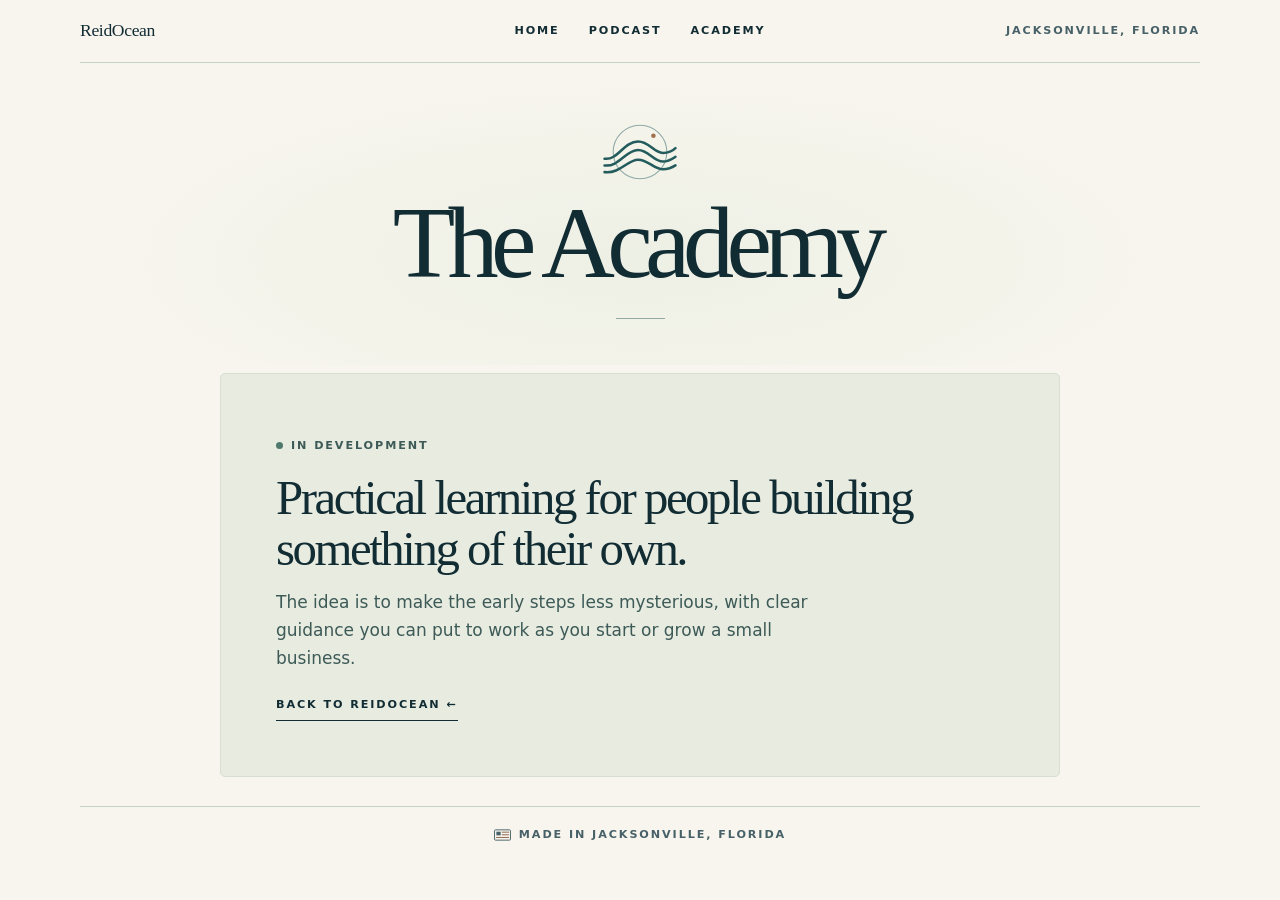
==== academy/index.html @ 2cf742ca "Launch ReidOcean landing, Podcast, and Academy pages" ====
<!doctype html>
<html lang="en"><head><meta charset="utf-8"><meta name="viewport" content="width=device-width,initial-scale=1">
<meta name="description" content="Practical learning for people building something of their own."><title>The Academy | ReidOcean</title><link rel="stylesheet" href="/reidocean.css"></head>
<body class="internal">
<header class="mast wrap"><a class="brand-mini" href="/">ReidOcean</a><nav aria-label="Explore ReidOcean"><a class="micro" href="/" >Home</a><a class="micro" href="/podcast/" >Podcast</a><a class="micro" href="/academy/" aria-current="page">Academy</a></nav><span class="micro">Jacksonville, Florida</span></header>
<main><section class="hero subhero wrap" aria-labelledby="title"><svg class="crest" viewBox="0 0 96 66" fill="none" aria-hidden="true">
<circle cx="48" cy="33" r="28" stroke="currentColor" stroke-width="1.1" opacity=".49"/>
<path d="M11 40 C25 42 31 22 46 22 C58 22 62 34 72 34 C77 34 82 32 85 29 M11 47 C26 49 33 31 46 31 C57 31 62 43 72 43 C78 43 82 40 85 38 M11 54 C27 56 35 41 46 41 C57 41 62 51 72 51 C78 51 82 49 85 47" stroke="currentColor" stroke-width="2.65" stroke-linecap="round"/>
<circle cx="62" cy="16" r="2.4" fill="#9e7250"/>
</svg><h1 id="title">The Academy</h1></section>
<div class="route"><section class="academy" aria-label="The Academy introduction"><div><span class="tag micro">In development</span><h2>Practical learning for people building something of their own.</h2><p>The idea is to make the early steps less mysterious, with clear guidance you can put to work as you start or grow a small business.</p><a class="micro linkish" href="/">Back to ReidOcean ←</a></div></section></div></main>
<footer class="foot wrap"><span class="micro place"><svg viewBox="0 0 18 12" aria-hidden="true"><rect x=".55" y=".55" width="16.9" height="10.9" rx="1" fill="none" stroke="#486168"/><path d="M8.7 3h6.8m-6.8 2.8h6.8M2.6 8.6h12.9" fill="none" stroke="#8b624b" stroke-linecap="round"/><path d="M2.5 2.5h4.6v3.9H2.5z" fill="#486168"/></svg>Made in Jacksonville, Florida</span></footer></body></html>
---- reidocean.css ----
:root{color-scheme:light;--ink:#122c34;--muted:#486168;--sea:#245c5d;--paper:#f7f5ed;--line:#c4d1c8;--mist:#e8eee5;--foam:#eef0e6;--serif:Georgia,'Times New Roman',serif;--sans:system-ui,-apple-system,'Segoe UI',sans-serif}
*{box-sizing:border-box}body{margin:0;background:var(--paper);color:var(--ink);font:17px/1.65 var(--sans)}a{color:inherit;text-decoration:none}a:focus-visible{outline:2px solid #357c76;outline-offset:5px}a:hover{text-decoration:underline;text-underline-offset:5px}.wrap{width:min(1120px,calc(100% - 64px));margin:auto}.micro{font-size:.7rem;font-weight:750;letter-spacing:.17em;text-transform:uppercase}.mast{border-bottom:1px solid var(--line);display:grid;grid-template-columns:1fr auto 1fr;align-items:center;min-height:63px}.mast>span:last-child{justify-self:end;color:var(--muted)}.mast nav{display:flex;gap:29px}.mast>span:first-child{color:var(--muted)}.hero{text-align:center;position:relative;padding:56px 0 46px;background:radial-gradient(ellipse 46% 58% at 50% 65%,#e8ede1a6 0%,transparent 100%)}.crest{display:block;width:92px;height:66px;margin:0 auto 7px;color:var(--sea)}.hero h1{font:400 clamp(3.4rem,11.6vw,7.65rem)/.99 var(--serif);letter-spacing:-.075em;margin:0;padding-right:.075em}.hero p{margin:17px 0 0;color:var(--muted);letter-spacing:.03em}.hero:after{display:block;margin:25px auto 0;content:"";height:1px;width:49px;background:#92aba0}.grid{display:grid;grid-template-columns:2.1fr 1fr;gap:16px}.podcast,.academy{position:relative;isolation:isolate;padding:clamp(24px,4.8vw,55px);border-radius:5px;overflow:hidden}.podcast{background:#173e48;color:#fffaf0;min-height:345px;display:flex;align-items:center}.tide{position:absolute;z-index:-1;inset:0 0 0 auto;width:62%;height:100%;color:#7aa9a4;opacity:.30}.podcast:after{content:"";position:absolute;inset:0;z-index:-1;background:linear-gradient(90deg,#173e48 25%,transparent 92%);pointer-events:none}.academy{background:#e7ebe0;border:1px solid #d8dfd2;display:flex;flex-direction:column;justify-content:center}.tag{display:inline-flex;gap:8px;align-items:center}.tag:before{content:"";width:7px;height:7px;background:#a4cfc3;border-radius:50%}.academy .tag:before{background:#50796e}.panel-no{position:absolute;right:clamp(20px,3vw,40px);top:clamp(19px,3vw,35px);opacity:.82;font-size:.72rem;font-variant-numeric:tabular-nums;font-weight:600;letter-spacing:.14em}.podcast h2,.academy h2{font:400 clamp(2rem,5vw,4rem)/1.03 var(--serif);letter-spacing:-.05em;margin:16px 0 14px}.academy h2{font-size:clamp(2rem,4.5vw,3.05rem)}.podcast p,.academy p{margin:0;max-width:39ch}.podcast p{color:#e4eee6}.academy p,.academy .tag{color:#3d5a57}.linkish{display:inline-block;margin-top:24px;padding-bottom:5px;border-bottom:1px solid currentColor}.foot{margin:29px auto 0;padding:19px 0 24px;border-top:1px solid var(--line);display:flex;justify-content:space-between;gap:18px;color:var(--muted);font-size:.76rem}.foot a{color:var(--muted)}
@media(max-width:760px){.wrap{width:calc(100% - 40px)}.hero{padding:40px 0 31px}.grid{grid-template-columns:1fr}.podcast{min-height:285px}.mast>span:first-child{display:none}.mast{grid-template-columns:1fr auto}.mast nav{gap:18px}.panel-no{right:16px;top:17px}.foot{margin-top:21px}}
@media(max-width:390px){.wrap{width:calc(100% - 28px)}.mast>span:last-child{letter-spacing:.07em}.foot{display:block}.foot a{display:block;margin-top:8px}}
.foot{justify-content:center;text-align:center}.place{display:inline-flex;align-items:center;gap:8px;justify-content:center}.place svg{width:17px;height:12px;flex:none}

.current{border-bottom:1px solid currentColor}.route{width:min(840px,calc(100% - 64px));margin:8px auto 0}.route .podcast,.route .academy{min-height:320px}.route .academy{max-width:none}.brand-mini{font-family:var(--serif);font-size:1.1rem;letter-spacing:-.02em;text-transform:none;color:var(--ink)}.route-status{margin:0 0 20px;text-align:center;color:var(--muted)}.route p{max-width:50ch}.site-home{display:inline-block;margin-top:24px}.subhero h1{font-size:clamp(3rem,10vw,6.4rem)}@media(max-width:760px){.route{width:calc(100% - 40px)}.mast nav a{font-size:.62rem;letter-spacing:.12em}.mast nav{gap:15px}.home .mast>span:last-child{display:none}.home .mast{display:flex;justify-content:center}.internal .mast{display:flex;justify-content:space-between}.route .podcast,.route .academy{min-height:260px}}@media(max-width:390px){.route{width:calc(100% - 28px)}}
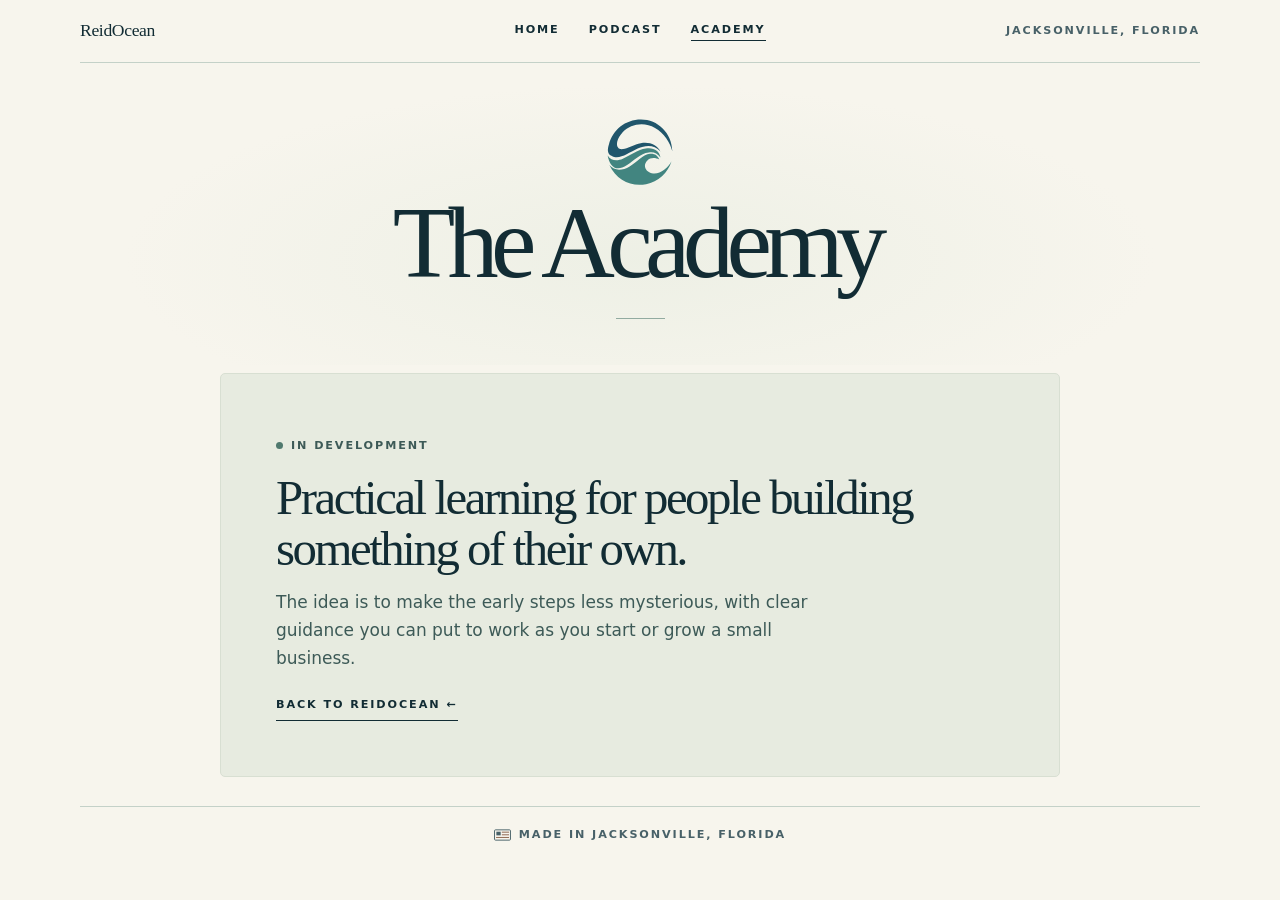
==== commit 04d6508f: "Use reference-inspired ReidOcean wave emblem" ====
--- a/academy/index.html
+++ b/academy/index.html
@@ -3,10 +3,10 @@
 <meta name="description" content="Practical learning for people building something of their own."><title>The Academy | ReidOcean</title><link rel="stylesheet" href="/reidocean.css"></head>
 <body class="internal">
 <header class="mast wrap"><a class="brand-mini" href="/">ReidOcean</a><nav aria-label="Explore ReidOcean"><a class="micro" href="/" >Home</a><a class="micro" href="/podcast/" >Podcast</a><a class="micro" href="/academy/" aria-current="page">Academy</a></nav><span class="micro">Jacksonville, Florida</span></header>
-<main><section class="hero subhero wrap" aria-labelledby="title"><svg class="crest" viewBox="0 0 96 66" fill="none" aria-hidden="true">
-<circle cx="48" cy="33" r="28" stroke="currentColor" stroke-width="1.1" opacity=".49"/>
-<path d="M11 40 C25 42 31 22 46 22 C58 22 62 34 72 34 C77 34 82 32 85 29 M11 47 C26 49 33 31 46 31 C57 31 62 43 72 43 C78 43 82 40 85 38 M11 54 C27 56 35 41 46 41 C57 41 62 51 72 51 C78 51 82 49 85 47" stroke="currentColor" stroke-width="2.65" stroke-linecap="round"/>
-<circle cx="62" cy="16" r="2.4" fill="#9e7250"/>
+<main><section class="hero subhero wrap" aria-labelledby="title"><svg class="crest" viewBox="0 0 155 156" preserveAspectRatio="xMidYMid meet" aria-hidden="true">
+<path fill="#20566c" d="M80 1C119 1 153 32 154 77C149 55 134 33 113 21C88 6 55 11 37 31C23 46 20 62 26 68C33 77 53 65 68 60C93 51 116 57 126 77C111 60 91 61 72 70C48 81 28 98 10 87C-1 81 1 70 4 60C13 26 42 1 80 1Z"/>
+<path fill="#428580" d="M1 86C9 99 23 100 37 94C55 86 73 72 91 70C111 67 123 76 126 91C118 80 109 77 98 79C78 81 64 98 47 109C20 126 6 112 1 86Z"/>
+<path fill="#428580" d="M5 109C18 124 36 122 53 112C72 100 85 84 101 82C112 81 120 86 123 96C114 91 102 91 95 98C83 110 91 125 105 128C124 132 142 118 152 100C144 127 120 149 92 154C57 161 22 145 5 109Z"/>
 </svg><h1 id="title">The Academy</h1></section>
 <div class="route"><section class="academy" aria-label="The Academy introduction"><div><span class="tag micro">In development</span><h2>Practical learning for people building something of their own.</h2><p>The idea is to make the early steps less mysterious, with clear guidance you can put to work as you start or grow a small business.</p><a class="micro linkish" href="/">Back to ReidOcean ←</a></div></section></div></main>
 <footer class="foot wrap"><span class="micro place"><svg viewBox="0 0 18 12" aria-hidden="true"><rect x=".55" y=".55" width="16.9" height="10.9" rx="1" fill="none" stroke="#486168"/><path d="M8.7 3h6.8m-6.8 2.8h6.8M2.6 8.6h12.9" fill="none" stroke="#8b624b" stroke-linecap="round"/><path d="M2.5 2.5h4.6v3.9H2.5z" fill="#486168"/></svg>Made in Jacksonville, Florida</span></footer></body></html>
--- a/reidocean.css
+++ b/reidocean.css
@@ -5,3 +5,5 @@
 .foot{justify-content:center;text-align:center}.place{display:inline-flex;align-items:center;gap:8px;justify-content:center}.place svg{width:17px;height:12px;flex:none}
 
 .current{border-bottom:1px solid currentColor}.route{width:min(840px,calc(100% - 64px));margin:8px auto 0}.route .podcast,.route .academy{min-height:320px}.route .academy{max-width:none}.brand-mini{font-family:var(--serif);font-size:1.1rem;letter-spacing:-.02em;text-transform:none;color:var(--ink)}.route-status{margin:0 0 20px;text-align:center;color:var(--muted)}.route p{max-width:50ch}.site-home{display:inline-block;margin-top:24px}.subhero h1{font-size:clamp(3rem,10vw,6.4rem)}@media(max-width:760px){.route{width:calc(100% - 40px)}.mast nav a{font-size:.62rem;letter-spacing:.12em}.mast nav{gap:15px}.home .mast>span:last-child{display:none}.home .mast{display:flex;justify-content:center}.internal .mast{display:flex;justify-content:space-between}.route .podcast,.route .academy{min-height:260px}}@media(max-width:390px){.route{width:calc(100% - 28px)}}
+
+.mast nav a[aria-current=page]{border-bottom:1px solid currentColor}@media(max-width:760px){.internal .mast>span:last-child{display:none}.internal .mast{gap:18px}}@media(max-width:390px){.foot a.linkish{display:inline-block}}
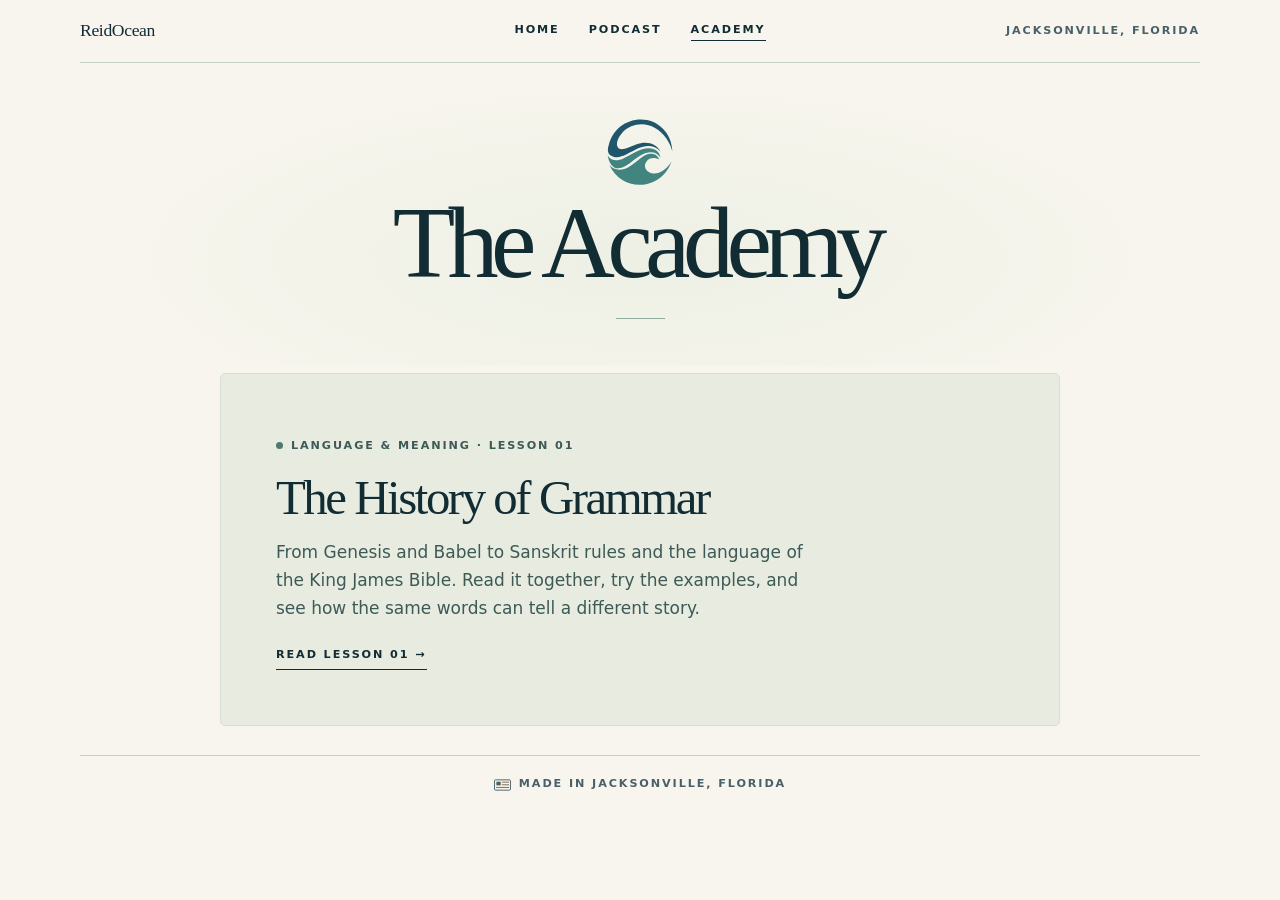
==== commit 9a70fb7c: "Introduce the Academy’s first published lesson" ====
--- a/academy/index.html
+++ b/academy/index.html
@@ -1,6 +1,6 @@
 <!doctype html>
 <html lang="en"><head><meta charset="utf-8"><meta name="viewport" content="width=device-width,initial-scale=1">
-<meta name="description" content="Practical learning for people building something of their own."><title>The Academy | ReidOcean</title><link rel="stylesheet" href="/reidocean.css"></head>
+<meta name="description" content="Explore ReidOcean Academy’s Bible-first lessons for curious kids and adults."><title>The Academy | ReidOcean</title><link rel="stylesheet" href="/reidocean.css"></head>
 <body class="internal">
 <header class="mast wrap"><a class="brand-mini" href="/">ReidOcean</a><nav aria-label="Explore ReidOcean"><a class="micro" href="/" >Home</a><a class="micro" href="/podcast/" >Podcast</a><a class="micro" href="/academy/" aria-current="page">Academy</a></nav><span class="micro">Jacksonville, Florida</span></header>
 <main><section class="hero subhero wrap" aria-labelledby="title"><svg class="crest" viewBox="0 0 155 156" preserveAspectRatio="xMidYMid meet" aria-hidden="true">
@@ -8,5 +8,5 @@
 <path fill="#428580" d="M1 86C9 99 23 100 37 94C55 86 73 72 91 70C111 67 123 76 126 91C118 80 109 77 98 79C78 81 64 98 47 109C20 126 6 112 1 86Z"/>
 <path fill="#428580" d="M5 109C18 124 36 122 53 112C72 100 85 84 101 82C112 81 120 86 123 96C114 91 102 91 95 98C83 110 91 125 105 128C124 132 142 118 152 100C144 127 120 149 92 154C57 161 22 145 5 109Z"/>
 </svg><h1 id="title">The Academy</h1></section>
-<div class="route"><section class="academy" aria-label="The Academy introduction"><div><span class="tag micro">In development</span><h2>Practical learning for people building something of their own.</h2><p>The idea is to make the early steps less mysterious, with clear guidance you can put to work as you start or grow a small business.</p><a class="micro linkish" href="/">Back to ReidOcean ←</a></div></section></div></main>
+<div class="route"><section class="academy" aria-labelledby="lesson-name"><div><span class="tag micro">Language &amp; meaning · Lesson 01</span><h2 id="lesson-name">The History of Grammar</h2><p>From Genesis and Babel to Sanskrit rules and the language of the King James Bible. Read it together, try the examples, and see how the same words can tell a different story.</p><a class="micro linkish" href="/academy/history-of-grammar/">Read lesson 01 →</a></div></section></div></main>
 <footer class="foot wrap"><span class="micro place"><svg viewBox="0 0 18 12" aria-hidden="true"><rect x=".55" y=".55" width="16.9" height="10.9" rx="1" fill="none" stroke="#486168"/><path d="M8.7 3h6.8m-6.8 2.8h6.8M2.6 8.6h12.9" fill="none" stroke="#8b624b" stroke-linecap="round"/><path d="M2.5 2.5h4.6v3.9H2.5z" fill="#486168"/></svg>Made in Jacksonville, Florida</span></footer></body></html>
